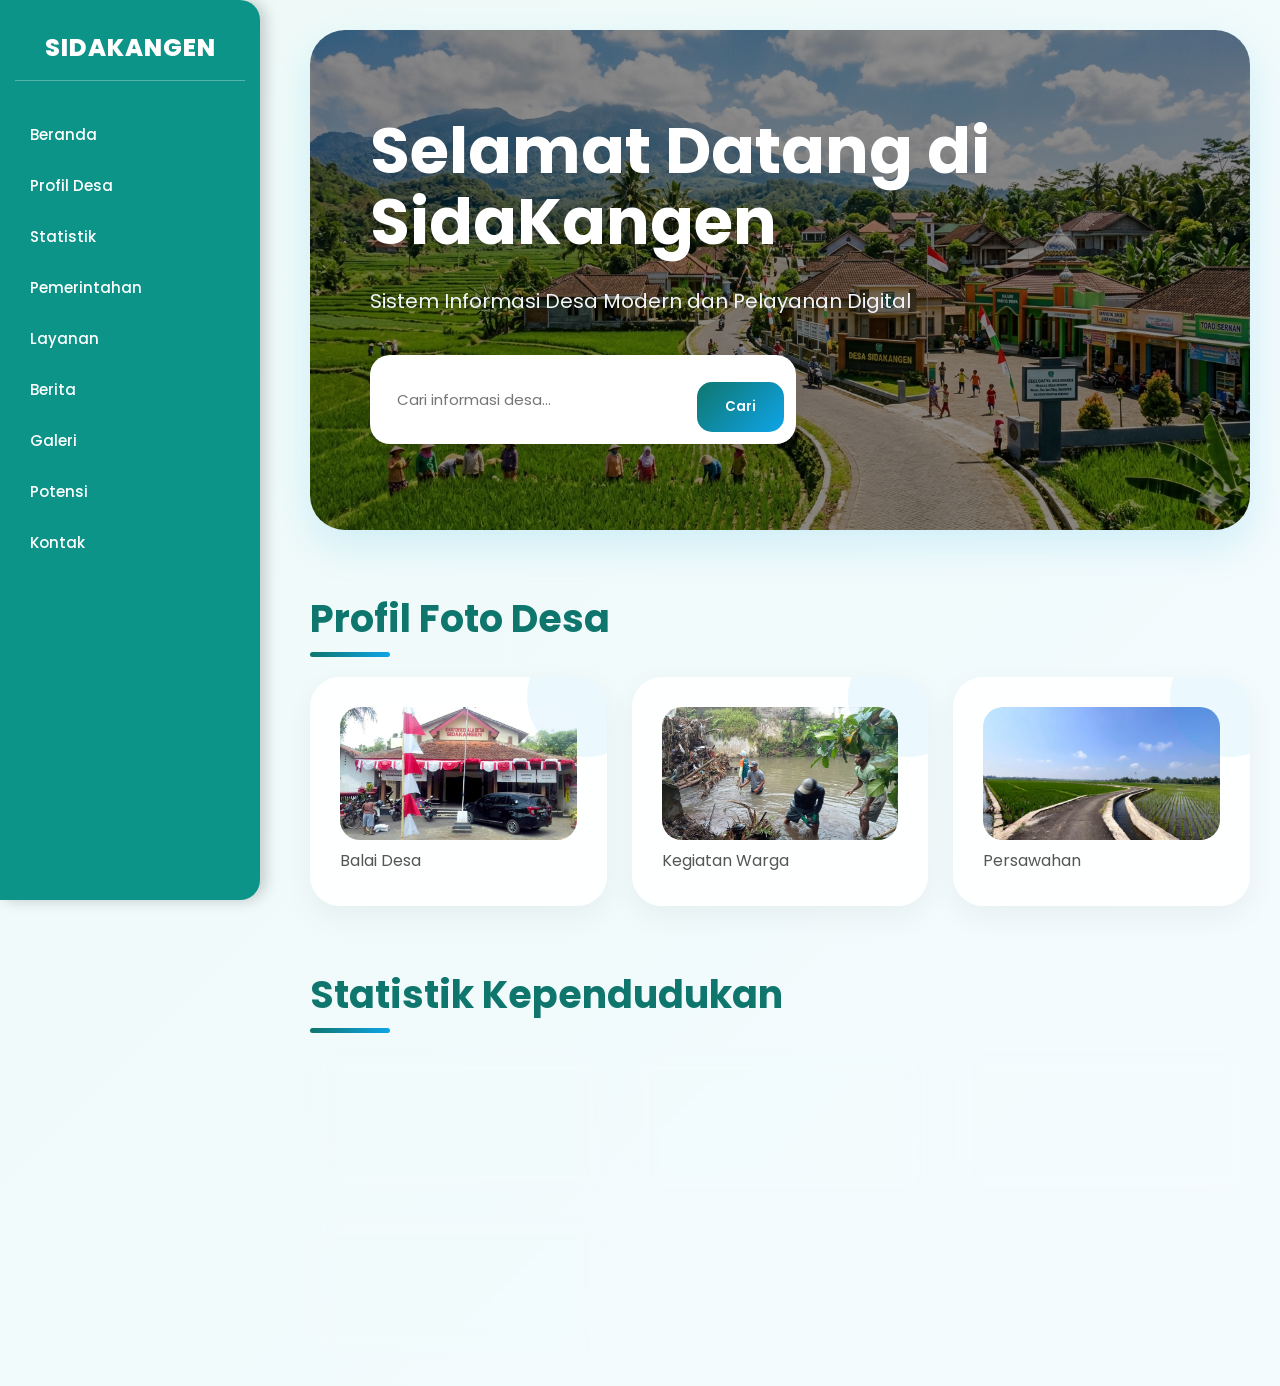
==== index.html @ 8c9b145c "first commit" ====
<!DOCTYPE html>
<html lang="id">
<head>
    <meta charset="UTF-8">
    <meta name="viewport" content="width=device-width, initial-scale=1.0">
    <title>Beranda - SidaKangen</title>
    <link rel="stylesheet" href="assets/css/style.css">
</head>
<body>

<div class="container">
    <!-- SIDEBAR -->
    <aside class="sidebar">
        <h2>SidaKangen</h2>
        <ul>
            <li><a href="index.html">Beranda</a></li>
            <li><a href="profil-desa.html">Profil Desa</a></li>
            <li><a href="statistik.html">Statistik</a></li>
            <li><a href="pemerintahan.html">Pemerintahan</a></li>
            <li><a href="layanan.html">Layanan</a></li>
            <li><a href="berita.html">Berita</a></li>
            <li><a href="galeri.html">Galeri</a></li>
            <li><a href="potensi.html">Potensi</a></li>
            <li><a href="kontak.html">Kontak</a></li>
        </ul>
    </aside>

    <main class="main">
        <!-- HERO SECTION -->
        <section class="hero">
            <div class="overlay">
                <h1>Selamat Datang di SidaKangen</h1>
                <p>Sistem Informasi Desa Modern dan Pelayanan Digital</p>
                <div class="search-box">
                    <input type="text" id="searchInput" placeholder="Cari informasi desa...">
                    <button onclick="jalankanPencarian()">Cari</button>
                </div>
            </div>
        </section>

        <!-- PROFIL FOTO DESA -->
        <h2 class="title">Profil Foto Desa</h2>
        <section class="stats">
            <div class="card"><img src="assets/img/balai desa.jpg"><p>Balai Desa</p></div>
            <div class="card"><img src="assets/img/kerja bakti limnas.png"><p>Kegiatan Warga</p></div>
            <div class="card"><img src="assets/img/sawah2.jpeg"><p>Persawahan</p></div>
        </section>

        <!-- STATISTIK -->
        <h2 class="title">Statistik Kependudukan</h2>
        <section class="stats">
            <div class="card"><h3>Jumlah Penduduk</h3><h1>2.456</h1></div>
            <div class="card"><h3>Kepala Keluarga</h3><h1>856</h1></div>
            <div class="card"><h3>Laki-laki</h3><h1>1.238</h1></div>
            <div class="card"><h3>Perempuan</h3><h1>1.218</h1></div>
        </section>
    </main>
</div>

<script>
function jalankanPencarian() {
    // 1. Ambil kata kunci dari input
    let kataKunci = document.getElementById('searchInput').value.toLowerCase();

    // 2. Jika input kosong, jangan lakukan apa-apa
    if (kataKunci.trim() === "") {
        alert("Silakan masukkan kata kunci pencarian...");
        return;
    }

    // 3. LOGIKA PENCARIAN GLOBAL (Daftar Kata Kunci & Tujuan Halaman)
    
    // Pencarian seputar Pemerintahan/Perangkat Desa
    if (kataKunci.includes("kepala") || kataKunci.includes("wagimin") || kataKunci.includes("pemerintah") || kataKunci.includes("perangkat") || kataKunci.includes("suhadi")) {
        window.location.href = "pemerintahan.html";
    } 
    
    // Pencarian seputar Layanan/Surat
    else if (kataKunci.includes("layanan") || kataKunci.includes("surat") || kataKunci.includes("pengaduan") || kataKunci.includes("sktm") || kataKunci.includes("domisili")) {
        window.location.href = "layanan.html";
    } 
    
    // Pencarian seputar Berita/Artikel
    else if (kataKunci.includes("berita") || kataKunci.includes("artikel") || kataKunci.includes("pembangunan") || kataKunci.includes("kegiatan")) {
        window.location.href = "berita.html";
    } 
    
    // Pencarian seputar Statistik/Penduduk
    else if (kataKunci.includes("penduduk") || kataKunci.includes("statistik") || kataKunci.includes("jumlah") || kataKunci.includes("kk")) {
        window.location.href = "statistik.html";
    } 
    
    // Pencarian seputar Foto/Galeri
    else if (kataKunci.includes("foto") || kataKunci.includes("galeri") || kataKunci.includes("gambar")) {
        window.location.href = "galeri.html";
    }
    
    // Pencarian seputar Alamat/Kontak
    else if (kataKunci.includes("kontak") || kataKunci.includes("telepon") || kataKunci.includes("alamat") || kataKunci.includes("lokasi")) {
        window.location.href = "kontak.html";
    }

    // Jika tidak ditemukan
    else {
        alert("Informasi '" + kataKunci + "' tidak ditemukan. Coba kata kunci lain (seperti: Kepala Desa, Layanan, atau Berita).");
    }
}

// Tambahan: Tekan 'Enter' untuk mencari
document.getElementById("searchInput").addEventListener("keyup", function(event) {
    if (event.key === "Enter") {
        jalankanPencarian();
    }
});

</script>
</script>
</body>
</html>
<meta name="viewport" content="width=device-width, initial-scale=1.0">
---- assets/css/style.css ----
/* 1. TAMBAHKAN IMPORT INI DI PALING ATAS CSS */
@import url('https://fonts.googleapis.com/css2?family=Poppins:wght@300;400;500;600;700&display=swap');

*{
  margin:0;
  padding:0;
  box-sizing:border-box;
  /* Gunakan font-family secara spesifik agar tidak berubah */
  font-family: 'Poppins', sans-serif !important;
}

body{
  background: linear-gradient(135deg, #eefaf7, #f4fbff);
  color:#1f2937;
  /* Mengunci ukuran dasar font agar stabil */
  font-size: 16px;
  -webkit-font-smoothing: antialiased;
  -moz-osx-font-smoothing: grayscale;
}

/* SIDEBAR */

/* --- PERBAIKAN SIDEBAR TOTAL --- */
.sidebar {
  width: 260px;
  height: 100vh;
  position: fixed;
  left: 0;
  top: 0;
  
  /* Warna Hijau Kebiruan (Teal) yang Solid */
  background-color: #0d9488 !important; 
  
  padding: 30px 15px;
  color: #ffffff;
  z-index: 9999; /* Memastikan sidebar selalu di depan */
  display: flex;
  flex-direction: column;
  
  /* Memberi lengkungan di sisi kanan */
  border-top-right-radius: 20px;
  border-bottom-right-radius: 20px;
  box-shadow: 5px 0 15px rgba(0, 0, 0, 0.2);
}

/* Judul SIDAKANGEN */
.sidebar h2 {
  color: #ffffff !important;
  font-size: 24px;
  font-weight: 800;
  text-align: center;
  margin-bottom: 30px;
  padding-bottom: 15px;
  border-bottom: 1px solid rgba(255, 255, 255, 0.3);
  text-transform: uppercase;
  letter-spacing: 1px;
}

/* List Menu */
.sidebar ul {
  list-style: none;
  padding: 0;
  margin: 0;
  display: flex;
  flex-direction: column;
  gap: 4px; /* Jarak antar menu sangat rapat agar muat */
}

/* Link Menu */
.sidebar ul li a {
  display: block;
  text-decoration: none;
  color: #ffffff !important; /* Memaksa warna teks putih */
  padding: 12px 15px;
  border-radius: 10px;
  font-size: 15px;
  font-weight: 500;
  transition: all 0.3s ease;
}

/* Saat Menu Disentuh (Hover) */
.sidebar ul li a:hover {
  background-color: rgba(255, 255, 255, 0.2); /* Efek terang transparan */
  padding-left: 20px; /* Efek geser sedikit */
}

/* Konten Utama agar tidak tertutup sidebar */
.main {
  margin-left: 280px; /* Pastikan jarak ini lebih besar dari lebar sidebar */
  padding: 30px;
}

/* HERO */

.hero{
  height:500px;

  border-radius:35px;

  overflow:hidden;

  background:
  linear-gradient(
    rgba(0,0,0,0.45),
    rgba(0,0,0,0.45)
  ),
  url('../img/Latar-belakang.png');

  background-size:cover;
  background-position:center;

  display:flex;
  align-items:center;

  padding:60px;

  position:relative;

  box-shadow:
  0 15px 40px rgba(14,165,233,0.15);
}

.overlay{
  color:white;
  max-width:700px;
}

.overlay h1{
  font-size:64px;

  line-height:1.1;

  margin-bottom:25px;

  font-weight:700;
}

.overlay p{
  font-size:20px;

  line-height:1.9;

  margin-bottom:35px;

  color:#f1f5f9;
}

/* SEARCH */

.search-box{
  display:flex;

  gap:15px;

  margin-top:25px;

  background:white;

  padding:12px;

  border-radius:20px;

  width:fit-content;

  box-shadow:
  0 10px 25px rgba(0,0,0,0.08);
}

.search-box input{
  width:300px;

  padding:15px;

  border:none;

  outline:none;

  font-size:15px;

  background:transparent;
}

.search-box button{
  padding:15px 28px;

  border:none;

  border-radius:15px;

  background:
  linear-gradient(
    135deg,
    #0f766e,
    #0ea5e9
  );

  color:white;

  font-weight:600;

  cursor:pointer;
}

/* MINI INFO */

.hero-mini-stats{
  display:flex;

  gap:20px;

  margin-top:35px;
}

.mini-box{
  background:rgba(255,255,255,0.15);

  padding:18px 25px;

  border-radius:18px;

  backdrop-filter:blur(10px);
}

.mini-box h3{
  font-size:28px;

  margin-bottom:5px;
}

.mini-box p{
  font-size:14px;

  margin:0;
}

/* TITLE */

.title{
  margin-top:60px;
  margin-bottom:30px;

  font-size:38px;

  color:#0f766e;

  position:relative;
}

.title::after{
  content:'';

  width:80px;
  height:5px;

  background:
  linear-gradient(
    90deg,
    #0f766e,
    #0ea5e9
  );

  position:absolute;

  left:0;
  bottom:-10px;

  border-radius:20px;
}

/* HOME STATS */

.home-stats{
  display:grid;

  grid-template-columns:repeat(auto-fit,minmax(250px,1fr));

  gap:25px;

  margin-top:30px;
}

.home-card{
  position:relative;

  overflow:hidden;

  padding:30px;

  border-radius:30px;

  color:white;

  min-height:230px;

  transition:0.3s;

  box-shadow:0 10px 25px rgba(0,0,0,0.08);
}

.home-card:hover{
  transform:translateY(-10px);
}

.home-card::before{
  content:'';

  position:absolute;

  width:180px;
  height:180px;

  background:rgba(255,255,255,0.15);

  border-radius:50%;

  top:-60px;
  right:-60px;
}

.home-top{
  display:flex;

  justify-content:space-between;

  align-items:center;

  margin-bottom:25px;
}

.home-top span{
  font-size:50px;
}

.home-top h1{
  font-size:42px;
}

.home-card h3{
  font-size:24px;
  margin-bottom:10px;
}

.home-card p{
  color:rgba(255,255,255,0.9);
  line-height:1.7;
}

/* WARNA CARD */

.penduduk{
  background:linear-gradient(
    135deg,
    #0f766e,
    #20c997
  );
}

.keluarga{
  background:linear-gradient(
    135deg,
    #0ea5e9,
    #38bdf8
  );
}

.laki{
  background:linear-gradient(
    135deg,
    #14b8a6,
    #2dd4bf
  );
}

.perempuan{
  background:linear-gradient(
    135deg,
    #06b6d4,
    #67e8f9
  );
}

/* GRID */

.stats{
  display:grid;

  grid-template-columns:repeat(auto-fit,minmax(250px,1fr));

  gap:25px;

  margin-top:30px;
}

/* CARD */

.card{
  background:rgba(255,255,255,0.9);

  backdrop-filter:blur(10px);

  padding:30px;

  border-radius:30px;

  box-shadow:
  0 10px 30px rgba(0,0,0,0.05);

  transition:0.3s;

  border:none;

  position:relative;

  overflow:hidden;
}

.card::before{
  content:'';

  position:absolute;

  width:120px;
  height:120px;

  background:rgba(14,165,233,0.08);

  border-radius:50%;

  top:-40px;
  right:-40px;
}

.card:hover{
  transform:translateY(-10px);

  box-shadow:
  0 20px 40px rgba(14,165,233,0.12);
}

.card h2,
.card h3{
  color:#0f766e;
  margin-bottom:15px;
}

.card p{
  color:#555;
  line-height:1.8;
}

.card img{
  width:100%;
  border-radius:20px;
}

/* BUTTON */

button{
  margin-top:15px;

  padding:13px 26px;

  border:none;

  border-radius:14px;

  background:
  linear-gradient(
    135deg,
    #0f766e,
    #0ea5e9
  );

  color:white;

  font-weight:600;

  cursor:pointer;

  transition:0.3s;
}

button:hover{
  transform:translateY(-3px);

  opacity:0.92;
}

/* TABLE */

table{
  width:100%;

  border-collapse:collapse;

  overflow:hidden;

  border-radius:20px;
}

table th{
  background:
  linear-gradient(
    135deg,
    #0f766e,
    #0ea5e9
  );

  color:white;

  padding:18px;
}

table td{
  background:white;

  padding:18px;

  border-bottom:1px solid #e5e7eb;
}

/* GALLERY */

.gallery{
  display:grid;

  grid-template-columns:
  repeat(auto-fit,minmax(280px,1fr));

  gap:25px;
}

.gallery img{
  width:100%;
  height:260px;

  object-fit:cover;

  border-radius:25px;

  transition:0.4s;

  box-shadow:
  0 10px 25px rgba(0,0,0,0.08);
}

.gallery img:hover{
  transform:
  scale(1.04)
  rotate(1deg);
}

/* CONTACT */

.contact-container{
  display:grid;
  grid-template-columns:1fr 1fr;
  gap:30px;
}

.contact-card,
.contact-form{
  background:white;

  padding:30px;

  border-radius:25px;

  box-shadow:0 8px 20px rgba(0,0,0,0.06);

  border:none;
}

.contact-card{
  margin-bottom:20px;
}

.contact-card h3{
  color:#0f766e;
}

.contact-form input,
.contact-form textarea{
  width:100%;

  padding:15px;

  margin-bottom:15px;

  border:1px solid #ddd;

  border-radius:12px;

  outline:none;
}

.contact-form input:focus,
.contact-form textarea:focus{
  border-color:#0ea5e9;
}

.contact-form textarea{
  height:150px;
  resize:none;
}

.contact-form button{
  width:100%;
}

.map-box{
  margin-top:30px;

  overflow:hidden;

  border-radius:25px;

  box-shadow:0 8px 20px rgba(0,0,0,0.06);
}

.map-box iframe{
  border:none;
}

/* CHART */

.chart-item{
  width:100%;
  margin-bottom:25px;
}

.chart-info{
  display:flex;
  justify-content:space-between;
  margin-bottom:10px;
  font-weight:500;
}

.bar{
  width:100%;
.fill{
  height:100%;
  border-radius:30px;
}

.fill1{
  width:55%;
  background:#0f766e;
}

.fill2{
  width:85%;
  background:#0ea5e9;
}

.fill3{
  width:40%;
  background:#20c997;
}

.fill4{
  width:20%;
  background:#67e8f9;
}

/* KHUSUS STATISTIK */

.statistik-grid{
  display:grid;

  grid-template-columns:repeat(2,320px);

  justify-content:center;

  gap:30px;

  margin-top:30px;
}

/* RESPONSIVE */

@media(max-width:1200px){

  .stats{
    grid-template-columns:repeat(2,1fr);
  }

}

@media(max-width:900px){

  .contact-container{
    grid-template-columns:1fr;
  }

  .statistik-grid{
    grid-template-columns:1fr;
  }

}

@media(max-width:768px){

  .sidebar{
    width:100%;
    height:auto;
    position:relative;

    border-radius:0;
  }

  .main{
    margin-left:0;
    padding:20px;
  }

  .hero{
    height:auto;
    padding:35px 25px;
  }

  .overlay h1{
    font-size:40px;
  }

  .overlay p{
    font-size:16px;
  }

  .search-box{
    flex-direction:column;

    width:100%;
  }

  .search-box input{
    width:100%;
  }

  .hero-mini-stats{
    flex-direction:column;
  }

  .stats{
    grid-template-columns:1fr;
  }

  .gallery{
    grid-template-columns:1fr;
  }
}
.berita-content p {
            color: #555;
            line-height: 1.7;
            font-size: 15px;
            margin-bottom: 15px;
            text-align: justify; /* TAMBAHKAN INI */
            text-justify: inter-word; /* Opsional: Agar spasi antar kata lebih rapi */
        }
        /* Google Fonts untuk tampilan lebih modern */
@import url('https://fonts.googleapis.com/css2?family=Poppins:wght@300;400;600&display=swap');

body {
    font-family: 'Poppins', sans-serif;
    margin: 0;
    display: flex;
    background-color: #f4fdfb; /* Warna background sangat muda agar fresh */
}

/* Sidebar Styling */
.sidebar {
    width: 250px;
    background-color: #0d9488; /* Warna Teal Desa */
    color: white;
    min-height: 100vh;
    padding: 20px;
}

.sidebar h2 {
    margin-bottom: 30px;
    border-bottom: 2px solid rgba(255,255,255,0.2);
    padding-bottom: 10px;
}

.sidebar ul {
    list-style: none;
    padding: 0;
}

.sidebar ul li a {
    color: white;
    text-decoration: none;
    display: block;
    padding: 12px 15px;
    border-radius: 8px;
    transition: 0.3s;
    margin-bottom: 5px;
}

.sidebar ul li a:hover, .sidebar ul li a.active {
    background-color: rgba(255, 255, 255, 0.2);
    padding-left: 25px; /* Efek geser saat hover */
}

/* Main Content */
.main {
    flex: 1;
    padding: 40px;
}

.title {
    color: #065f46;
    margin-bottom: 30px;
    position: relative;
    display: inline-block;
}

.title::after {
    content: "";
    width: 50%;
    height: 4px;
    background-color: #2dd4bf;
    position: absolute;
    bottom: -8px;
    left: 0;
    border-radius: 2px;
}

/* Gallery Grid System */
.gallery {
    display: grid;
    grid-template-columns: repeat(auto-fit, minmax(300px, 1fr)); /* Responsif otomatis */
    gap: 20px;
    margin-top: 20px;
}

.gallery-item {
    overflow: hidden;
    border-radius: 15px;
    box-shadow: 0 4px 15px rgba(0,0,0,0.1);
    transition: transform 0.3s ease;
}

.gallery-item img {
    width: 100%;
    height: 250px;
    object-fit: cover; /* Agar gambar tidak gepeng */
    display: block;
    transition: transform 0.5s ease;
}

/* Hover Effects */
.gallery-item:hover {
    transform: translateY(-5px); /* Terangkat sedikit */
}

.gallery-item:hover img {
    transform: scale(1.1); /* Zoom halus pada gambar */
}
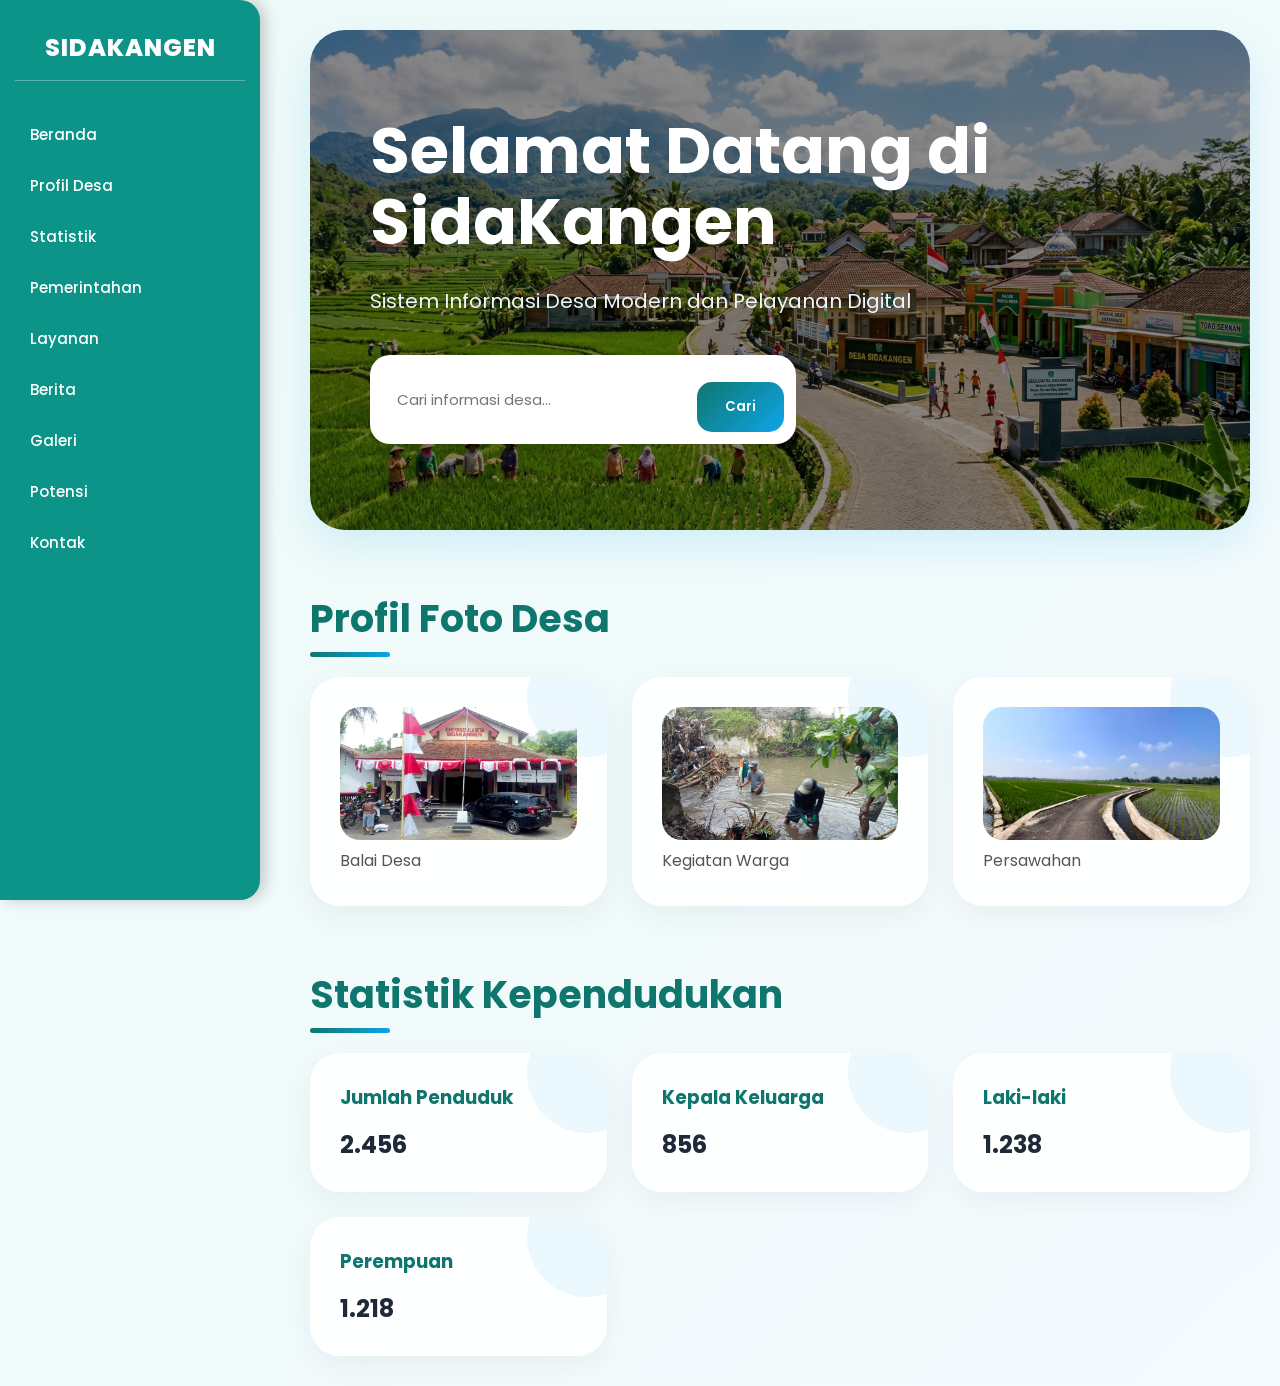
==== commit 9c90d083: "update website responsive" ====
--- a/index.html
+++ b/index.html
@@ -5,6 +5,9 @@
     <meta name="viewport" content="width=device-width, initial-scale=1.0">
     <title>Beranda - SidaKangen</title>
     <link rel="stylesheet" href="assets/css/style.css">
+</head>
+    <meta charset="UTF-8">
+    <meta name="viewport" content="width=device-width, initial-scale=1.0">
 </head>
 <body>
 
--- a/assets/css/style.css
+++ b/assets/css/style.css
@@ -679,98 +679,22 @@
 
 /* RESPONSIVE */
 
-@media(max-width:1200px){
-
-  .stats{
-    grid-template-columns:repeat(2,1fr);
-  }
-
-}
-
-@media(max-width:900px){
-
-  .contact-container{
-    grid-template-columns:1fr;
-  }
-
-  .statistik-grid{
-    grid-template-columns:1fr;
-  }
-
-}
-
-@media(max-width:768px){
-
-  .sidebar{
-    width:100%;
-    height:auto;
-    position:relative;
-
-    border-radius:0;
-  }
-
-  .main{
-    margin-left:0;
-    padding:20px;
-  }
-
-  .hero{
-    height:auto;
-    padding:35px 25px;
-  }
-
-  .overlay h1{
-    font-size:40px;
-  }
-
-  .overlay p{
-    font-size:16px;
-  }
-
-  .search-box{
-    flex-direction:column;
-
-    width:100%;
-  }
-
-  .search-box input{
-    width:100%;
-  }
-
-  .hero-mini-stats{
-    flex-direction:column;
-  }
-
-  .stats{
-    grid-template-columns:1fr;
-  }
-
-  .gallery{
-    grid-template-columns:1fr;
-  }
-}
-.berita-content p {
-            color: #555;
-            line-height: 1.7;
-            font-size: 15px;
-            margin-bottom: 15px;
-            text-align: justify; /* TAMBAHKAN INI */
-            text-justify: inter-word; /* Opsional: Agar spasi antar kata lebih rapi */
-        }
-        /* Google Fonts untuk tampilan lebih modern */
+/* ==========================================
+   1. BASE STYLE (Gaya Dasar Desktop)
+   ========================================== */
 @import url('https://fonts.googleapis.com/css2?family=Poppins:wght@300;400;600&display=swap');
 
 body {
     font-family: 'Poppins', sans-serif;
     margin: 0;
-    display: flex;
-    background-color: #f4fdfb; /* Warna background sangat muda agar fresh */
-}
-
-/* Sidebar Styling */
+    display: flex; /* Ini yang buat sidebar di samping */
+    background-color: #f4fdfb;
+}
+
+/* Sidebar Dasar */
 .sidebar {
     width: 250px;
-    background-color: #0d9488; /* Warna Teal Desa */
+    background-color: #0d9488;
     color: white;
     min-height: 100vh;
     padding: 20px;
@@ -799,10 +723,10 @@
 
 .sidebar ul li a:hover, .sidebar ul li a.active {
     background-color: rgba(255, 255, 255, 0.2);
-    padding-left: 25px; /* Efek geser saat hover */
-}
-
-/* Main Content */
+    padding-left: 25px;
+}
+
+/* Main Content Dasar */
 .main {
     flex: 1;
     padding: 40px;
@@ -826,10 +750,9 @@
     border-radius: 2px;
 }
 
-/* Gallery Grid System */
 .gallery {
     display: grid;
-    grid-template-columns: repeat(auto-fit, minmax(300px, 1fr)); /* Responsif otomatis */
+    grid-template-columns: repeat(auto-fit, minmax(300px, 1fr));
     gap: 20px;
     margin-top: 20px;
 }
@@ -844,16 +767,168 @@
 .gallery-item img {
     width: 100%;
     height: 250px;
-    object-fit: cover; /* Agar gambar tidak gepeng */
+    object-fit: cover;
     display: block;
-    transition: transform 0.5s ease;
-}
-
-/* Hover Effects */
-.gallery-item:hover {
-    transform: translateY(-5px); /* Terangkat sedikit */
-}
-
-.gallery-item:hover img {
-    transform: scale(1.1); /* Zoom halus pada gambar */
+}
+
+.berita-content p {
+    color: #555;
+    line-height: 1.7;
+    font-size: 15px;
+    margin-bottom: 15px;
+    text-align: justify;
+}
+
+/* ==========================================
+   2. MEDIA QUERIES (KHUSUS HP - TARUH DI BAWAH)
+   ========================================== */
+
+@media(max-width: 1200px){
+  .stats { grid-template-columns: repeat(2, 1fr); }
+}
+
+@media(max-width: 900px){
+  .contact-container, .statistik-grid { grid-template-columns: 1fr; }
+}
+
+@media(max-width: 768px){
+  /* KUNCI PERBAIKAN: Ubah flex menjadi kolom */
+  body {
+    flex-direction: column; 
+  }
+
+  .sidebar {
+    width: 100%;    /* Lebar penuh di HP */
+    min-height: auto;
+    position: relative;
+    border-radius: 0;
+    padding: 15px;
+  }
+
+  /* Agar menu tidak terlalu panjang ke bawah, buat berjejer sedikit */
+  .sidebar ul {
+    display: flex;
+    flex-wrap: wrap;
+    justify-content: center;
+    gap: 5px;
+  }
+
+  .sidebar ul li a {
+    padding: 8px 12px;
+    font-size: 13px;
+  }
+
+  .main {
+    margin-left: 0; /* Pastikan tidak ada jarak kiri */
+    padding: 20px;
+    width: 100%;
+  }
+
+  .hero {
+    height: auto;
+    padding: 30px 15px;
+    text-align: center;
+  }
+
+  .overlay h1 {
+    font-size: 28px; /* 40px kegedean buat HP, kita turunkan ke 28px */
+  }
+
+  .overlay p {
+    font-size: 14px;
+  }
+
+  .search-box {
+    flex-direction: column;
+    width: 100%;
+  }
+
+  .search-box input {
+    width: 100%;
+    margin-bottom: 10px;
+  }
+
+  /* Semua Grid jadi 1 kolom di HP */
+  .stats, .gallery {
+    grid-template-columns: 1fr;
+  }
+
+  .title {
+    font-size: 24px;
+    display: block;
+    text-align: center;
+  }
+  .title::after {
+    left: 25%; /* Garis bawah judul ke tengah */
+  }
+}
+/* RESPONSIVE MOBILE */
+@media screen and (max-width: 768px) {
+
+  body{
+    display:block;
+  }
+
+  .sidebar{
+    position: relative;
+    width: 100%;
+    height: auto;
+    min-height: auto;
+    border-radius: 0;
+    padding: 20px;
+  }
+
+  .main{
+    margin-left: 0 !important;
+    width: 100%;
+    padding: 15px;
+  }
+
+  .sidebar ul{
+    display:flex;
+    flex-wrap:wrap;
+    justify-content:center;
+    gap:10px;
+  }
+
+  .hero{
+    height:auto;
+    padding:25px 15px;
+  }
+
+  .overlay h1{
+    font-size:30px;
+  }
+
+  .overlay p{
+    font-size:14px;
+  }
+
+  .search-box{
+    width:100%;
+    flex-direction:column;
+  }
+
+  .search-box input{
+    width:100%;
+  }
+
+  .hero-mini-stats,
+  .stats,
+  .gallery,
+  .contact-container,
+  .statistik-grid{
+    display:grid;
+    grid-template-columns:1fr !important;
+  }
+
+  table{
+    display:block;
+    overflow-x:auto;
+  }
+
+  img{
+    max-width:100%;
+    height:auto;
+  }
 }
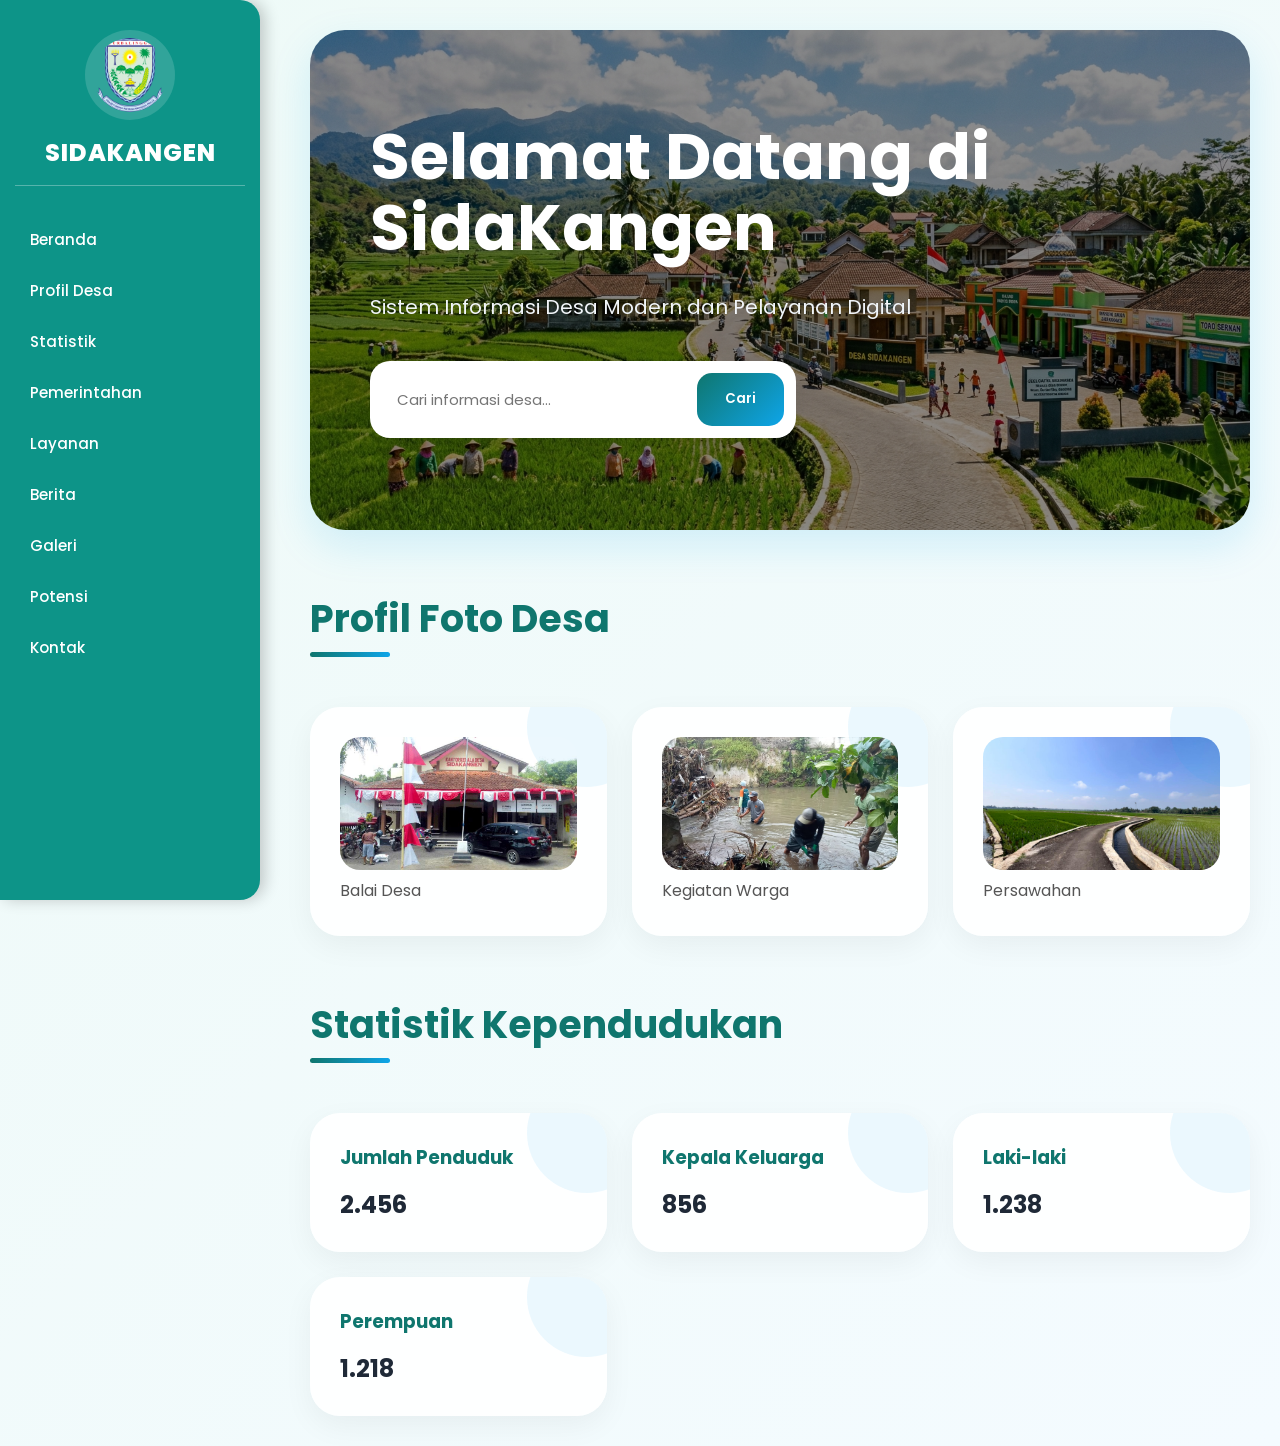
==== commit 61c65e0a: "update website" ====
--- a/index.html
+++ b/index.html
@@ -13,20 +13,22 @@
 
 <div class="container">
     <!-- SIDEBAR -->
-    <aside class="sidebar">
-        <h2>SidaKangen</h2>
-        <ul>
-            <li><a href="index.html">Beranda</a></li>
-            <li><a href="profil-desa.html">Profil Desa</a></li>
-            <li><a href="statistik.html">Statistik</a></li>
-            <li><a href="pemerintahan.html">Pemerintahan</a></li>
-            <li><a href="layanan.html">Layanan</a></li>
-            <li><a href="berita.html">Berita</a></li>
-            <li><a href="galeri.html">Galeri</a></li>
-            <li><a href="potensi.html">Potensi</a></li>
-            <li><a href="kontak.html">Kontak</a></li>
-        </ul>
-    </aside>
+    <!-- SIDEBAR -->
+<aside class="sidebar">
+    <img src="assets/img/logo sidkangen.png" class="sidebar-logo" alt="Logo Desa SidaKangen">
+    <h2>SidaKangen</h2>
+    <ul>
+        <li><a href="index.html">Beranda</a></li>
+        <li><a href="profil-desa.html">Profil Desa</a></li>
+        <li><a href="statistik.html">Statistik</a></li>
+        <li><a href="pemerintahan.html">Pemerintahan</a></li>
+        <li><a href="layanan.html">Layanan</a></li>
+        <li><a href="berita.html">Berita</a></li>
+        <li><a href="galeri.html">Galeri</a></li>
+        <li><a href="potensi.html">Potensi</a></li>
+        <li><a href="kontak.html">Kontak</a></li>
+    </ul>
+</aside>
 
     <main class="main">
         <!-- HERO SECTION -->
--- a/assets/css/style.css
+++ b/assets/css/style.css
@@ -1,49 +1,62 @@
-/* 1. TAMBAHKAN IMPORT INI DI PALING ATAS CSS */
+/* ==========================================
+   IMPORT FONT (hanya sekali di paling atas)
+   ========================================== */
 @import url('https://fonts.googleapis.com/css2?family=Poppins:wght@300;400;500;600;700&display=swap');
 
-*{
-  margin:0;
-  padding:0;
-  box-sizing:border-box;
-  /* Gunakan font-family secara spesifik agar tidak berubah */
+/* ==========================================
+   RESET & BASE
+   ========================================== */
+* {
+  margin: 0;
+  padding: 0;
+  box-sizing: border-box;
   font-family: 'Poppins', sans-serif !important;
 }
 
-body{
+body {
   background: linear-gradient(135deg, #eefaf7, #f4fbff);
-  color:#1f2937;
-  /* Mengunci ukuran dasar font agar stabil */
+  color: #1f2937;
   font-size: 16px;
   -webkit-font-smoothing: antialiased;
   -moz-osx-font-smoothing: grayscale;
-}
-
-/* SIDEBAR */
-
-/* --- PERBAIKAN SIDEBAR TOTAL --- */
+
+  /* PERBAIKAN: Layout desktop = sidebar tetap di kiri, konten di kanan */
+  display: block;
+}
+
+/* ==========================================
+   SIDEBAR — DESKTOP (position: fixed)
+   ========================================== */
 .sidebar {
   width: 260px;
   height: 100vh;
   position: fixed;
   left: 0;
   top: 0;
-  
-  /* Warna Hijau Kebiruan (Teal) yang Solid */
-  background-color: #0d9488 !important; 
-  
+  background-color: #0d9488 !important;
   padding: 30px 15px;
   color: #ffffff;
-  z-index: 9999; /* Memastikan sidebar selalu di depan */
+  z-index: 9999;
   display: flex;
   flex-direction: column;
-  
-  /* Memberi lengkungan di sisi kanan */
   border-top-right-radius: 20px;
   border-bottom-right-radius: 20px;
   box-shadow: 5px 0 15px rgba(0, 0, 0, 0.2);
-}
-
-/* Judul SIDAKANGEN */
+
+  /* Scroll jika menu melebihi layar */
+  overflow-y: auto;
+}
+.sidebar-logo {
+  display: block;
+  width: 90px;
+  height: 90px;
+  object-fit: contain;
+  border-radius: 50%;
+  margin: 0 auto 15px auto;
+  background: rgba(255, 255, 255, 0.15);
+  padding: 8px;
+}
+
 .sidebar h2 {
   color: #ffffff !important;
   font-size: 24px;
@@ -56,21 +69,19 @@
   letter-spacing: 1px;
 }
 
-/* List Menu */
 .sidebar ul {
   list-style: none;
   padding: 0;
   margin: 0;
   display: flex;
   flex-direction: column;
-  gap: 4px; /* Jarak antar menu sangat rapat agar muat */
-}
-
-/* Link Menu */
+  gap: 4px;
+}
+
 .sidebar ul li a {
   display: block;
   text-decoration: none;
-  color: #ffffff !important; /* Memaksa warna teks putih */
+  color: #ffffff !important;
   padding: 12px 15px;
   border-radius: 10px;
   font-size: 15px;
@@ -78,739 +89,494 @@
   transition: all 0.3s ease;
 }
 
-/* Saat Menu Disentuh (Hover) */
-.sidebar ul li a:hover {
-  background-color: rgba(255, 255, 255, 0.2); /* Efek terang transparan */
-  padding-left: 20px; /* Efek geser sedikit */
-}
-
-/* Konten Utama agar tidak tertutup sidebar */
+.sidebar ul li a:hover,
+.sidebar ul li a.active {
+  background-color: rgba(255, 255, 255, 0.2);
+  padding-left: 20px;
+}
+
+/* ==========================================
+   MAIN CONTENT — DESKTOP
+   ========================================== */
 .main {
-  margin-left: 280px; /* Pastikan jarak ini lebih besar dari lebar sidebar */
+  margin-left: 280px; /* sesuai lebar sidebar + sedikit jarak */
   padding: 30px;
 }
 
-/* HERO */
-
-.hero{
-  height:500px;
-
-  border-radius:35px;
-
-  overflow:hidden;
-
+/* ==========================================
+   HERO
+   ========================================== */
+.hero {
+  height: 500px;
+  border-radius: 35px;
+  overflow: hidden;
   background:
-  linear-gradient(
-    rgba(0,0,0,0.45),
-    rgba(0,0,0,0.45)
-  ),
-  url('../img/Latar-belakang.png');
-
-  background-size:cover;
-  background-position:center;
-
-  display:flex;
-  align-items:center;
-
-  padding:60px;
-
-  position:relative;
-
-  box-shadow:
-  0 15px 40px rgba(14,165,233,0.15);
-}
-
-.overlay{
-  color:white;
-  max-width:700px;
-}
-
-.overlay h1{
-  font-size:64px;
-
-  line-height:1.1;
-
-  margin-bottom:25px;
-
-  font-weight:700;
-}
-
-.overlay p{
-  font-size:20px;
-
-  line-height:1.9;
-
-  margin-bottom:35px;
-
-  color:#f1f5f9;
-}
-
-/* SEARCH */
-
-.search-box{
-  display:flex;
-
-  gap:15px;
-
-  margin-top:25px;
-
-  background:white;
-
-  padding:12px;
-
-  border-radius:20px;
-
-  width:fit-content;
-
-  box-shadow:
-  0 10px 25px rgba(0,0,0,0.08);
-}
-
-.search-box input{
-  width:300px;
-
-  padding:15px;
-
-  border:none;
-
-  outline:none;
-
-  font-size:15px;
-
-  background:transparent;
-}
-
-.search-box button{
-  padding:15px 28px;
-
-  border:none;
-
-  border-radius:15px;
-
-  background:
-  linear-gradient(
-    135deg,
-    #0f766e,
-    #0ea5e9
-  );
-
-  color:white;
-
-  font-weight:600;
-
-  cursor:pointer;
-}
-
-/* MINI INFO */
-
-.hero-mini-stats{
-  display:flex;
-
-  gap:20px;
-
-  margin-top:35px;
-}
-
-.mini-box{
-  background:rgba(255,255,255,0.15);
-
-  padding:18px 25px;
-
-  border-radius:18px;
-
-  backdrop-filter:blur(10px);
-}
-
-.mini-box h3{
-  font-size:28px;
-
-  margin-bottom:5px;
-}
-
-.mini-box p{
-  font-size:14px;
-
-  margin:0;
-}
-
-/* TITLE */
-
-.title{
-  margin-top:60px;
-  margin-bottom:30px;
-
-  font-size:38px;
-
-  color:#0f766e;
-
-  position:relative;
-}
-
-.title::after{
-  content:'';
-
-  width:80px;
-  height:5px;
-
-  background:
-  linear-gradient(
-    90deg,
-    #0f766e,
-    #0ea5e9
-  );
-
-  position:absolute;
-
-  left:0;
-  bottom:-10px;
-
-  border-radius:20px;
-}
-
-/* HOME STATS */
-
-.home-stats{
-  display:grid;
-
-  grid-template-columns:repeat(auto-fit,minmax(250px,1fr));
-
-  gap:25px;
-
-  margin-top:30px;
-}
-
-.home-card{
-  position:relative;
-
-  overflow:hidden;
-
-  padding:30px;
-
-  border-radius:30px;
-
-  color:white;
-
-  min-height:230px;
-
-  transition:0.3s;
-
-  box-shadow:0 10px 25px rgba(0,0,0,0.08);
-}
-
-.home-card:hover{
-  transform:translateY(-10px);
-}
-
-.home-card::before{
-  content:'';
-
-  position:absolute;
-
-  width:180px;
-  height:180px;
-
-  background:rgba(255,255,255,0.15);
-
-  border-radius:50%;
-
-  top:-60px;
-  right:-60px;
-}
-
-.home-top{
-  display:flex;
-
-  justify-content:space-between;
-
-  align-items:center;
-
-  margin-bottom:25px;
-}
-
-.home-top span{
-  font-size:50px;
-}
-
-.home-top h1{
-  font-size:42px;
-}
-
-.home-card h3{
-  font-size:24px;
-  margin-bottom:10px;
-}
-
-.home-card p{
-  color:rgba(255,255,255,0.9);
-  line-height:1.7;
-}
-
-/* WARNA CARD */
-
-.penduduk{
-  background:linear-gradient(
-    135deg,
-    #0f766e,
-    #20c997
-  );
-}
-
-.keluarga{
-  background:linear-gradient(
-    135deg,
-    #0ea5e9,
-    #38bdf8
-  );
-}
-
-.laki{
-  background:linear-gradient(
-    135deg,
-    #14b8a6,
-    #2dd4bf
-  );
-}
-
-.perempuan{
-  background:linear-gradient(
-    135deg,
-    #06b6d4,
-    #67e8f9
-  );
-}
-
-/* GRID */
-
-.stats{
-  display:grid;
-
-  grid-template-columns:repeat(auto-fit,minmax(250px,1fr));
-
-  gap:25px;
-
-  margin-top:30px;
-}
-
-/* CARD */
-
-.card{
-  background:rgba(255,255,255,0.9);
-
-  backdrop-filter:blur(10px);
-
-  padding:30px;
-
-  border-radius:30px;
-
-  box-shadow:
-  0 10px 30px rgba(0,0,0,0.05);
-
-  transition:0.3s;
-
-  border:none;
-
-  position:relative;
-
-  overflow:hidden;
-}
-
-.card::before{
-  content:'';
-
-  position:absolute;
-
-  width:120px;
-  height:120px;
-
-  background:rgba(14,165,233,0.08);
-
-  border-radius:50%;
-
-  top:-40px;
-  right:-40px;
-}
-
-.card:hover{
-  transform:translateY(-10px);
-
-  box-shadow:
-  0 20px 40px rgba(14,165,233,0.12);
+    linear-gradient(rgba(0, 0, 0, 0.45), rgba(0, 0, 0, 0.45)),
+    url('../img/Latar-belakang.png');
+  background-size: cover;
+  background-position: center;
+  display: flex;
+  align-items: center;
+  padding: 60px;
+  position: relative;
+  box-shadow: 0 15px 40px rgba(14, 165, 233, 0.15);
+}
+
+.overlay {
+  color: white;
+  max-width: 700px;
+}
+
+.overlay h1 {
+  font-size: 64px;
+  line-height: 1.1;
+  margin-bottom: 25px;
+  font-weight: 700;
+}
+
+.overlay p {
+  font-size: 20px;
+  line-height: 1.9;
+  margin-bottom: 35px;
+  color: #f1f5f9;
+}
+
+/* ==========================================
+   SEARCH
+   ========================================== */
+.search-box {
+  display: flex;
+  gap: 15px;
+  margin-top: 25px;
+  background: white;
+  padding: 12px;
+  border-radius: 20px;
+  width: fit-content;
+  box-shadow: 0 10px 25px rgba(0, 0, 0, 0.08);
+}
+
+.search-box input {
+  width: 300px;
+  padding: 15px;
+  border: none;
+  outline: none;
+  font-size: 15px;
+  background: transparent;
+}
+
+.search-box button {
+  padding: 15px 28px;
+  border: none;
+  border-radius: 15px;
+  background: linear-gradient(135deg, #0f766e, #0ea5e9);
+  color: white;
+  font-weight: 600;
+  cursor: pointer;
+  margin-top: 0; /* override global button margin */
+}
+
+/* ==========================================
+   MINI STATS
+   ========================================== */
+.hero-mini-stats {
+  display: flex;
+  gap: 20px;
+  margin-top: 35px;
+}
+
+.mini-box {
+  background: rgba(255, 255, 255, 0.15);
+  padding: 18px 25px;
+  border-radius: 18px;
+  backdrop-filter: blur(10px);
+}
+
+.mini-box h3 {
+  font-size: 28px;
+  margin-bottom: 5px;
+}
+
+.mini-box p {
+  font-size: 14px;
+  margin: 0;
+}
+
+/* ==========================================
+   TITLE
+   ========================================== */
+.title {
+  margin-top: 60px;
+  margin-bottom: 30px;
+  font-size: 38px;
+  color: #0f766e;
+  position: relative;
+  display: inline-block;
+}
+
+.title::after {
+  content: '';
+  width: 80px;
+  height: 5px;
+  background: linear-gradient(90deg, #0f766e, #0ea5e9);
+  position: absolute;
+  left: 0;
+  bottom: -10px;
+  border-radius: 20px;
+}
+
+/* ==========================================
+   HOME STATS GRID
+   ========================================== */
+.home-stats {
+  display: grid;
+  grid-template-columns: repeat(auto-fit, minmax(250px, 1fr));
+  gap: 25px;
+  margin-top: 30px;
+}
+
+.home-card {
+  position: relative;
+  overflow: hidden;
+  padding: 30px;
+  border-radius: 30px;
+  color: white;
+  min-height: 230px;
+  transition: 0.3s;
+  box-shadow: 0 10px 25px rgba(0, 0, 0, 0.08);
+}
+
+.home-card:hover {
+  transform: translateY(-10px);
+}
+
+.home-card::before {
+  content: '';
+  position: absolute;
+  width: 180px;
+  height: 180px;
+  background: rgba(255, 255, 255, 0.15);
+  border-radius: 50%;
+  top: -60px;
+  right: -60px;
+}
+
+.home-top {
+  display: flex;
+  justify-content: space-between;
+  align-items: center;
+  margin-bottom: 25px;
+}
+
+.home-top span { font-size: 50px; }
+.home-top h1  { font-size: 42px; }
+
+.home-card h3 {
+  font-size: 24px;
+  margin-bottom: 10px;
+}
+
+.home-card p {
+  color: rgba(255, 255, 255, 0.9);
+  line-height: 1.7;
+}
+
+/* Warna Card */
+.penduduk { background: linear-gradient(135deg, #0f766e, #20c997); }
+.keluarga  { background: linear-gradient(135deg, #0ea5e9, #38bdf8); }
+.laki      { background: linear-gradient(135deg, #14b8a6, #2dd4bf); }
+.perempuan { background: linear-gradient(135deg, #06b6d4, #67e8f9); }
+
+/* ==========================================
+   STATS GRID & CARD
+   ========================================== */
+.stats {
+  display: grid;
+  grid-template-columns: repeat(auto-fit, minmax(250px, 1fr));
+  gap: 25px;
+  margin-top: 30px;
+}
+
+.card {
+  background: rgba(255, 255, 255, 0.9);
+  backdrop-filter: blur(10px);
+  padding: 30px;
+  border-radius: 30px;
+  box-shadow: 0 10px 30px rgba(0, 0, 0, 0.05);
+  transition: 0.3s;
+  border: none;
+  position: relative;
+  overflow: hidden;
+}
+
+.card::before {
+  content: '';
+  position: absolute;
+  width: 120px;
+  height: 120px;
+  background: rgba(14, 165, 233, 0.08);
+  border-radius: 50%;
+  top: -40px;
+  right: -40px;
+}
+
+.card:hover {
+  transform: translateY(-10px);
+  box-shadow: 0 20px 40px rgba(14, 165, 233, 0.12);
 }
 
 .card h2,
-.card h3{
-  color:#0f766e;
-  margin-bottom:15px;
-}
-
-.card p{
-  color:#555;
-  line-height:1.8;
-}
-
-.card img{
-  width:100%;
-  border-radius:20px;
-}
-
-/* BUTTON */
-
-button{
-  margin-top:15px;
-
-  padding:13px 26px;
-
-  border:none;
-
-  border-radius:14px;
-
-  background:
-  linear-gradient(
-    135deg,
-    #0f766e,
-    #0ea5e9
-  );
-
-  color:white;
-
-  font-weight:600;
-
-  cursor:pointer;
-
-  transition:0.3s;
-}
-
-button:hover{
-  transform:translateY(-3px);
-
-  opacity:0.92;
-}
-
-/* TABLE */
-
-table{
-  width:100%;
-
-  border-collapse:collapse;
-
-  overflow:hidden;
-
-  border-radius:20px;
-}
-
-table th{
-  background:
-  linear-gradient(
-    135deg,
-    #0f766e,
-    #0ea5e9
-  );
-
-  color:white;
-
-  padding:18px;
-}
-
-table td{
-  background:white;
-
-  padding:18px;
-
-  border-bottom:1px solid #e5e7eb;
-}
-
-/* GALLERY */
-
-.gallery{
-  display:grid;
-
-  grid-template-columns:
-  repeat(auto-fit,minmax(280px,1fr));
-
-  gap:25px;
-}
-
-.gallery img{
-  width:100%;
-  height:260px;
-
-  object-fit:cover;
-
-  border-radius:25px;
-
-  transition:0.4s;
-
-  box-shadow:
-  0 10px 25px rgba(0,0,0,0.08);
-}
-
-.gallery img:hover{
-  transform:
-  scale(1.04)
-  rotate(1deg);
-}
-
-/* CONTACT */
-
-.contact-container{
-  display:grid;
-  grid-template-columns:1fr 1fr;
-  gap:30px;
+.card h3 {
+  color: #0f766e;
+  margin-bottom: 15px;
+}
+
+.card p  { color: #555; line-height: 1.8; }
+.card img { width: 100%; border-radius: 20px; }
+
+/* ==========================================
+   BUTTON (global)
+   ========================================== */
+button {
+  margin-top: 15px;
+  padding: 13px 26px;
+  border: none;
+  border-radius: 14px;
+  background: linear-gradient(135deg, #0f766e, #0ea5e9);
+  color: white;
+  font-weight: 600;
+  cursor: pointer;
+  transition: 0.3s;
+}
+
+button:hover {
+  transform: translateY(-3px);
+  opacity: 0.92;
+}
+
+/* ==========================================
+   TABLE
+   ========================================== */
+table {
+  width: 100%;
+  border-collapse: collapse;
+  overflow: hidden;
+  border-radius: 20px;
+}
+
+table th {
+  background: linear-gradient(135deg, #0f766e, #0ea5e9);
+  color: white;
+  padding: 18px;
+}
+
+table td {
+  background: white;
+  padding: 18px;
+  border-bottom: 1px solid #e5e7eb;
+}
+
+/* ==========================================
+   GALLERY
+   ========================================== */
+.gallery {
+  display: grid;
+  grid-template-columns: repeat(auto-fit, minmax(280px, 1fr));
+  gap: 25px;
+}
+
+.gallery-item {
+  overflow: hidden;
+  border-radius: 15px;
+  box-shadow: 0 4px 15px rgba(0, 0, 0, 0.1);
+  transition: transform 0.3s ease;
+}
+
+.gallery img,
+.gallery-item img {
+  width: 100%;
+  height: 260px;
+  object-fit: cover;
+  border-radius: 25px;
+  transition: 0.4s;
+  box-shadow: 0 10px 25px rgba(0, 0, 0, 0.08);
+  display: block;
+}
+
+.gallery img:hover {
+  transform: scale(1.04) rotate(1deg);
+}
+
+/* ==========================================
+   CONTACT
+   ========================================== */
+.contact-container {
+  display: grid;
+  grid-template-columns: 1fr 1fr;
+  gap: 30px;
 }
 
 .contact-card,
-.contact-form{
-  background:white;
-
-  padding:30px;
-
-  border-radius:25px;
-
-  box-shadow:0 8px 20px rgba(0,0,0,0.06);
-
-  border:none;
-}
-
-.contact-card{
-  margin-bottom:20px;
-}
-
-.contact-card h3{
-  color:#0f766e;
-}
+.contact-form {
+  background: white;
+  padding: 30px;
+  border-radius: 25px;
+  box-shadow: 0 8px 20px rgba(0, 0, 0, 0.06);
+  border: none;
+}
+
+.contact-card       { margin-bottom: 20px; }
+.contact-card h3    { color: #0f766e; }
 
 .contact-form input,
-.contact-form textarea{
-  width:100%;
-
-  padding:15px;
-
-  margin-bottom:15px;
-
-  border:1px solid #ddd;
-
-  border-radius:12px;
-
-  outline:none;
+.contact-form textarea {
+  width: 100%;
+  padding: 15px;
+  margin-bottom: 15px;
+  border: 1px solid #ddd;
+  border-radius: 12px;
+  outline: none;
 }
 
 .contact-form input:focus,
-.contact-form textarea:focus{
-  border-color:#0ea5e9;
-}
-
-.contact-form textarea{
-  height:150px;
-  resize:none;
-}
-
-.contact-form button{
-  width:100%;
-}
-
-.map-box{
-  margin-top:30px;
-
-  overflow:hidden;
-
-  border-radius:25px;
-
-  box-shadow:0 8px 20px rgba(0,0,0,0.06);
-}
-
-.map-box iframe{
-  border:none;
-}
-
-/* CHART */
-
-.chart-item{
-  width:100%;
-  margin-bottom:25px;
-}
-
-.chart-info{
-  display:flex;
-  justify-content:space-between;
-  margin-bottom:10px;
-  font-weight:500;
-}
-
-.bar{
-  width:100%;
-.fill{
-  height:100%;
-  border-radius:30px;
-}
-
-.fill1{
-  width:55%;
-  background:#0f766e;
-}
-
-.fill2{
-  width:85%;
-  background:#0ea5e9;
-}
-
-.fill3{
-  width:40%;
-  background:#20c997;
-}
-
-.fill4{
-  width:20%;
-  background:#67e8f9;
-}
-
-/* KHUSUS STATISTIK */
-
-.statistik-grid{
-  display:grid;
-
-  grid-template-columns:repeat(2,320px);
-
-  justify-content:center;
-
-  gap:30px;
-
-  margin-top:30px;
-}
-
-/* RESPONSIVE */
-
-/* ==========================================
-   1. BASE STYLE (Gaya Dasar Desktop)
-   ========================================== */
-@import url('https://fonts.googleapis.com/css2?family=Poppins:wght@300;400;600&display=swap');
-
-body {
-    font-family: 'Poppins', sans-serif;
-    margin: 0;
-    display: flex; /* Ini yang buat sidebar di samping */
-    background-color: #f4fdfb;
-}
-
-/* Sidebar Dasar */
-.sidebar {
-    width: 250px;
-    background-color: #0d9488;
-    color: white;
-    min-height: 100vh;
-    padding: 20px;
-}
-
-.sidebar h2 {
-    margin-bottom: 30px;
-    border-bottom: 2px solid rgba(255,255,255,0.2);
+.contact-form textarea:focus { border-color: #0ea5e9; }
+
+.contact-form textarea {
+  height: 150px;
+  resize: none;
+}
+
+.contact-form button { width: 100%; }
+
+.map-box {
+  margin-top: 30px;
+  overflow: hidden;
+  border-radius: 25px;
+  box-shadow: 0 8px 20px rgba(0, 0, 0, 0.06);
+}
+
+.map-box iframe { border: none; }
+
+/* ==========================================
+   CHART / STATISTIK
+   ========================================== */
+.chart-item     { width: 100%; margin-bottom: 25px; }
+.chart-info     { display: flex; justify-content: space-between; margin-bottom: 10px; font-weight: 500; }
+
+.bar {
+  width: 100%;
+  height: 20px;
+  background: #e5e7eb;
+  border-radius: 30px;
+  overflow: hidden;
+}
+
+.fill            { height: 100%; border-radius: 30px; }
+.fill1           { width: 55%; background: #0f766e; }
+.fill2           { width: 85%; background: #0ea5e9; }
+.fill3           { width: 40%; background: #20c997; }
+.fill4           { width: 20%; background: #67e8f9; }
+
+.statistik-grid {
+  display: grid;
+  grid-template-columns: repeat(2, 320px);
+  justify-content: center;
+  gap: 30px;
+  margin-top: 30px;
+}
+
+/* ==========================================
+   BERITA
+   ========================================== */
+.berita-content p {
+  color: #555;
+  line-height: 1.7;
+  font-size: 15px;
+  margin-bottom: 15px;
+  text-align: justify;
+}
+
+/* ==========================================
+   RESPONSIVE — TABLET (max 1200px)
+   ========================================== */
+@media (max-width: 1200px) {
+  .stats {
+    grid-template-columns: repeat(2, 1fr);
+  }
+}
+
+/* ==========================================
+   RESPONSIVE — TABLET KECIL (max 900px)
+   ========================================== */
+@media (max-width: 900px) {
+  .contact-container,
+  .statistik-grid {
+    grid-template-columns: 1fr;
+  }
+
+  .statistik-grid {
+    grid-template-columns: 1fr;
+  }
+}
+
+/* ==========================================
+   RESPONSIVE — MOBILE (max 768px)
+   PERBAIKAN UTAMA: sidebar jadi horizontal di atas
+   ========================================== */
+@media (max-width: 768px) {
+  body {
+    display: flex;
+    flex-direction: column;
+  }
+  @media (max-width: 768px) {
+  .sidebar-logo {
+    width: 60px;
+    height: 60px;
+    margin-bottom: 10px;
+  }
+}
+
+  /* Sidebar pindah ke atas, lebar penuh, tinggi otomatis */
+  .sidebar {
+    position: relative !important; /* override fixed */
+    width: 100% !important;
+    height: auto !important;
+    min-height: auto;
+    border-radius: 0 !important;
+    padding: 15px 10px;
+    overflow-y: visible;
+    flex-direction: column;
+  }
+
+  .sidebar h2 {
+    font-size: 18px;
+    margin-bottom: 15px;
     padding-bottom: 10px;
-}
-
-.sidebar ul {
-    list-style: none;
-    padding: 0;
-}
-
-.sidebar ul li a {
-    color: white;
-    text-decoration: none;
+  }
+  .sidebar-logo {
     display: block;
-    padding: 12px 15px;
-    border-radius: 8px;
-    transition: 0.3s;
-    margin-bottom: 5px;
-}
-
-.sidebar ul li a:hover, .sidebar ul li a.active {
-    background-color: rgba(255, 255, 255, 0.2);
-    padding-left: 25px;
-}
-
-/* Main Content Dasar */
-.main {
-    flex: 1;
-    padding: 40px;
-}
-
-.title {
-    color: #065f46;
-    margin-bottom: 30px;
-    position: relative;
-    display: inline-block;
-}
-
-.title::after {
-    content: "";
-    width: 50%;
-    height: 4px;
-    background-color: #2dd4bf;
-    position: absolute;
-    bottom: -8px;
-    left: 0;
-    border-radius: 2px;
-}
-
-.gallery {
-    display: grid;
-    grid-template-columns: repeat(auto-fit, minmax(300px, 1fr));
-    gap: 20px;
-    margin-top: 20px;
-}
-
-.gallery-item {
-    overflow: hidden;
-    border-radius: 15px;
-    box-shadow: 0 4px 15px rgba(0,0,0,0.1);
-    transition: transform 0.3s ease;
-}
-
-.gallery-item img {
-    width: 100%;
-    height: 250px;
-    object-fit: cover;
-    display: block;
-}
-
-.berita-content p {
-    color: #555;
-    line-height: 1.7;
-    font-size: 15px;
-    margin-bottom: 15px;
-    text-align: justify;
-}
-
-/* ==========================================
-   2. MEDIA QUERIES (KHUSUS HP - TARUH DI BAWAH)
-   ========================================== */
-
-@media(max-width: 1200px){
-  .stats { grid-template-columns: repeat(2, 1fr); }
-}
-
-@media(max-width: 900px){
-  .contact-container, .statistik-grid { grid-template-columns: 1fr; }
-}
-
-@media(max-width: 768px){
-  /* KUNCI PERBAIKAN: Ubah flex menjadi kolom */
-  body {
-    flex-direction: column; 
-  }
-
-  .sidebar {
-    width: 100%;    /* Lebar penuh di HP */
-    min-height: auto;
-    position: relative;
-    border-radius: 0;
-    padding: 15px;
-  }
-
-  /* Agar menu tidak terlalu panjang ke bawah, buat berjejer sedikit */
+    width: 90px;
+    height: 90px;
+    object-fit: contain;
+    border-radius: 50%;
+    margin: 0 auto 15px auto;
+    background: rgba(255, 255, 255, 0.15);
+    padding: 8px;
+}
+
+@media (max-width: 768px) {
+    .sidebar-logo {
+        width: 50px;
+        height: 50px;
+        margin-bottom: 8px;
+    }
+}
+
+  /* Menu berjejer horizontal, bisa wrap */
   .sidebar ul {
-    display: flex;
+    flex-direction: row;
     flex-wrap: wrap;
     justify-content: center;
-    gap: 5px;
+    gap: 6px;
   }
 
   .sidebar ul li a {
@@ -818,117 +584,118 @@
     font-size: 13px;
   }
 
+  .sidebar ul li a:hover,
+  .sidebar ul li a.active {
+    padding-left: 12px; /* tidak geser di mobile */
+  }
+
+  /* Konten utama tidak perlu margin kiri lagi */
   .main {
-    margin-left: 0; /* Pastikan tidak ada jarak kiri */
-    padding: 20px;
+    margin-left: 0 !important;
+    padding: 15px;
     width: 100%;
   }
 
+  /* Hero */
   .hero {
     height: auto;
-    padding: 30px 15px;
+    min-height: 300px;
+    padding: 30px 20px;
     text-align: center;
-  }
+    border-radius: 20px;
+  }
+
+  .overlay { max-width: 100%; }
 
   .overlay h1 {
-    font-size: 28px; /* 40px kegedean buat HP, kita turunkan ke 28px */
+    font-size: 28px;
+    margin-bottom: 15px;
   }
 
   .overlay p {
     font-size: 14px;
-  }
-
+    margin-bottom: 20px;
+  }
+
+  /* Search */
   .search-box {
     flex-direction: column;
     width: 100%;
+    gap: 10px;
   }
 
   .search-box input {
     width: 100%;
-    margin-bottom: 10px;
-  }
-
-  /* Semua Grid jadi 1 kolom di HP */
-  .stats, .gallery {
-    grid-template-columns: 1fr;
-  }
-
+  }
+
+  /* Mini stats bisa scroll horizontal jika sempit */
+  .hero-mini-stats {
+    flex-wrap: wrap;
+    gap: 10px;
+    margin-top: 20px;
+    justify-content: center;
+  }
+
+  .mini-box {
+    padding: 12px 16px;
+  }
+
+  .mini-box h3 { font-size: 20px; }
+  .mini-box p  { font-size: 12px; }
+
+  /* Title */
   .title {
     font-size: 24px;
     display: block;
     text-align: center;
-  }
+    margin-top: 30px;
+  }
+
   .title::after {
-    left: 25%; /* Garis bawah judul ke tengah */
-  }
-}
-/* RESPONSIVE MOBILE */
-@media screen and (max-width: 768px) {
-
-  body{
-    display:block;
-  }
-
-  .sidebar{
-    position: relative;
-    width: 100%;
-    height: auto;
-    min-height: auto;
-    border-radius: 0;
-    padding: 20px;
-  }
-
-  .main{
-    margin-left: 0 !important;
-    width: 100%;
-    padding: 15px;
-  }
-
-  .sidebar ul{
-    display:flex;
-    flex-wrap:wrap;
-    justify-content:center;
-    gap:10px;
-  }
-
-  .hero{
-    height:auto;
-    padding:25px 15px;
-  }
-
-  .overlay h1{
-    font-size:30px;
-  }
-
-  .overlay p{
-    font-size:14px;
-  }
-
-  .search-box{
-    width:100%;
-    flex-direction:column;
-  }
-
-  .search-box input{
-    width:100%;
-  }
-
-  .hero-mini-stats,
+    left: 50%;
+    transform: translateX(-50%);
+  }
+
+  /* Semua grid jadi 1 kolom */
+  .home-stats,
   .stats,
   .gallery,
   .contact-container,
-  .statistik-grid{
-    display:grid;
-    grid-template-columns:1fr !important;
-  }
-
-  table{
-    display:block;
-    overflow-x:auto;
-  }
-
-  img{
-    max-width:100%;
-    height:auto;
-  }
+  .statistik-grid {
+    grid-template-columns: 1fr !important;
+  }
+
+  /* Home card */
+  .home-card   { min-height: auto; }
+  .home-top h1 { font-size: 32px; }
+
+  /* Tabel bisa scroll horizontal */
+  table {
+    display: block;
+    overflow-x: auto;
+    -webkit-overflow-scrolling: touch;
+  }
+
+  /* Gambar tidak meluber */
+  img {
+    max-width: 100%;
+    height: auto;
+  }
+}
+
+/* ==========================================
+   RESPONSIVE — MOBILE KECIL (max 480px)
+   ========================================== */
+@media (max-width: 480px) {
+  .overlay h1 { font-size: 22px; }
+  .overlay p  { font-size: 13px; }
+
+  .sidebar ul li a {
+    padding: 6px 10px;
+    font-size: 12px;
+  }
+
+  .home-top h1  { font-size: 26px; }
+  .home-top span { font-size: 36px; }
+  .home-card h3 { font-size: 18px; }
 }
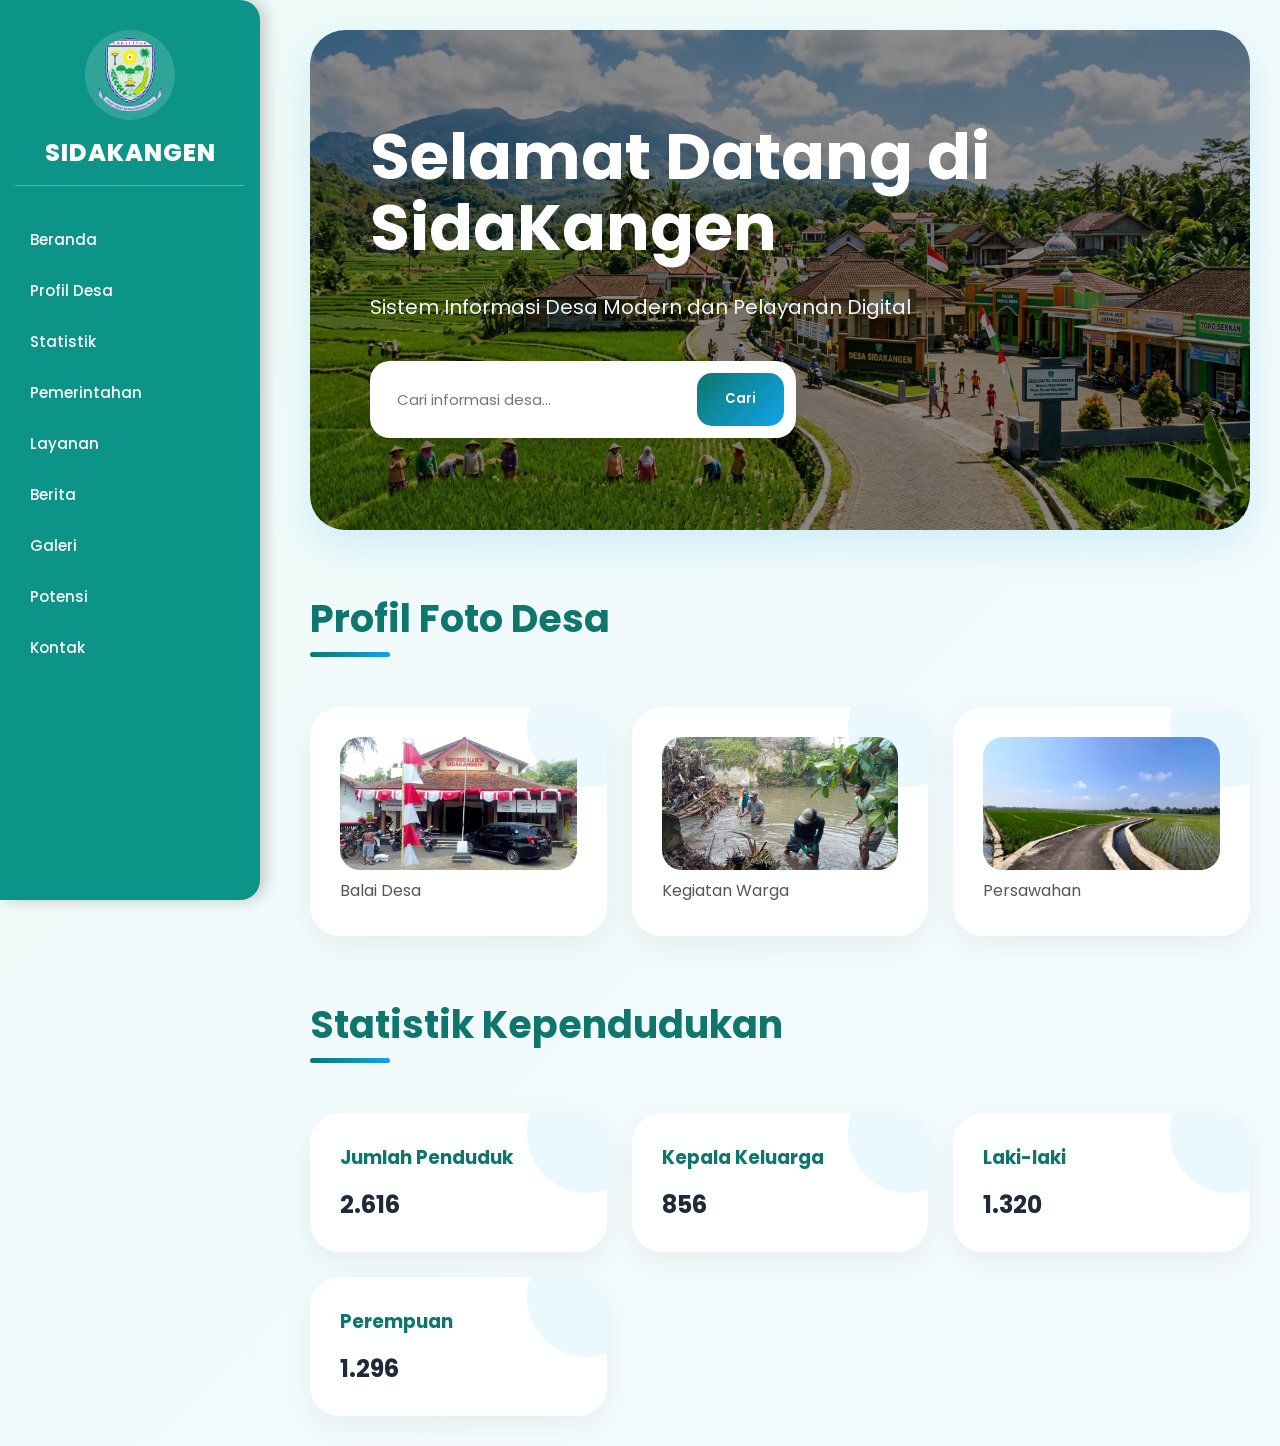
==== commit 422c734a: "update code" ====
--- a/index.html
+++ b/index.html
@@ -54,10 +54,10 @@
         <!-- STATISTIK -->
         <h2 class="title">Statistik Kependudukan</h2>
         <section class="stats">
-            <div class="card"><h3>Jumlah Penduduk</h3><h1>2.456</h1></div>
+            <div class="card"><h3>Jumlah Penduduk</h3><h1>2.616</h1></div>
             <div class="card"><h3>Kepala Keluarga</h3><h1>856</h1></div>
-            <div class="card"><h3>Laki-laki</h3><h1>1.238</h1></div>
-            <div class="card"><h3>Perempuan</h3><h1>1.218</h1></div>
+            <div class="card"><h3>Laki-laki</h3><h1>1.320</h1></div>
+            <div class="card"><h3>Perempuan</h3><h1>1.296</h1></div>
         </section>
     </main>
 </div>
